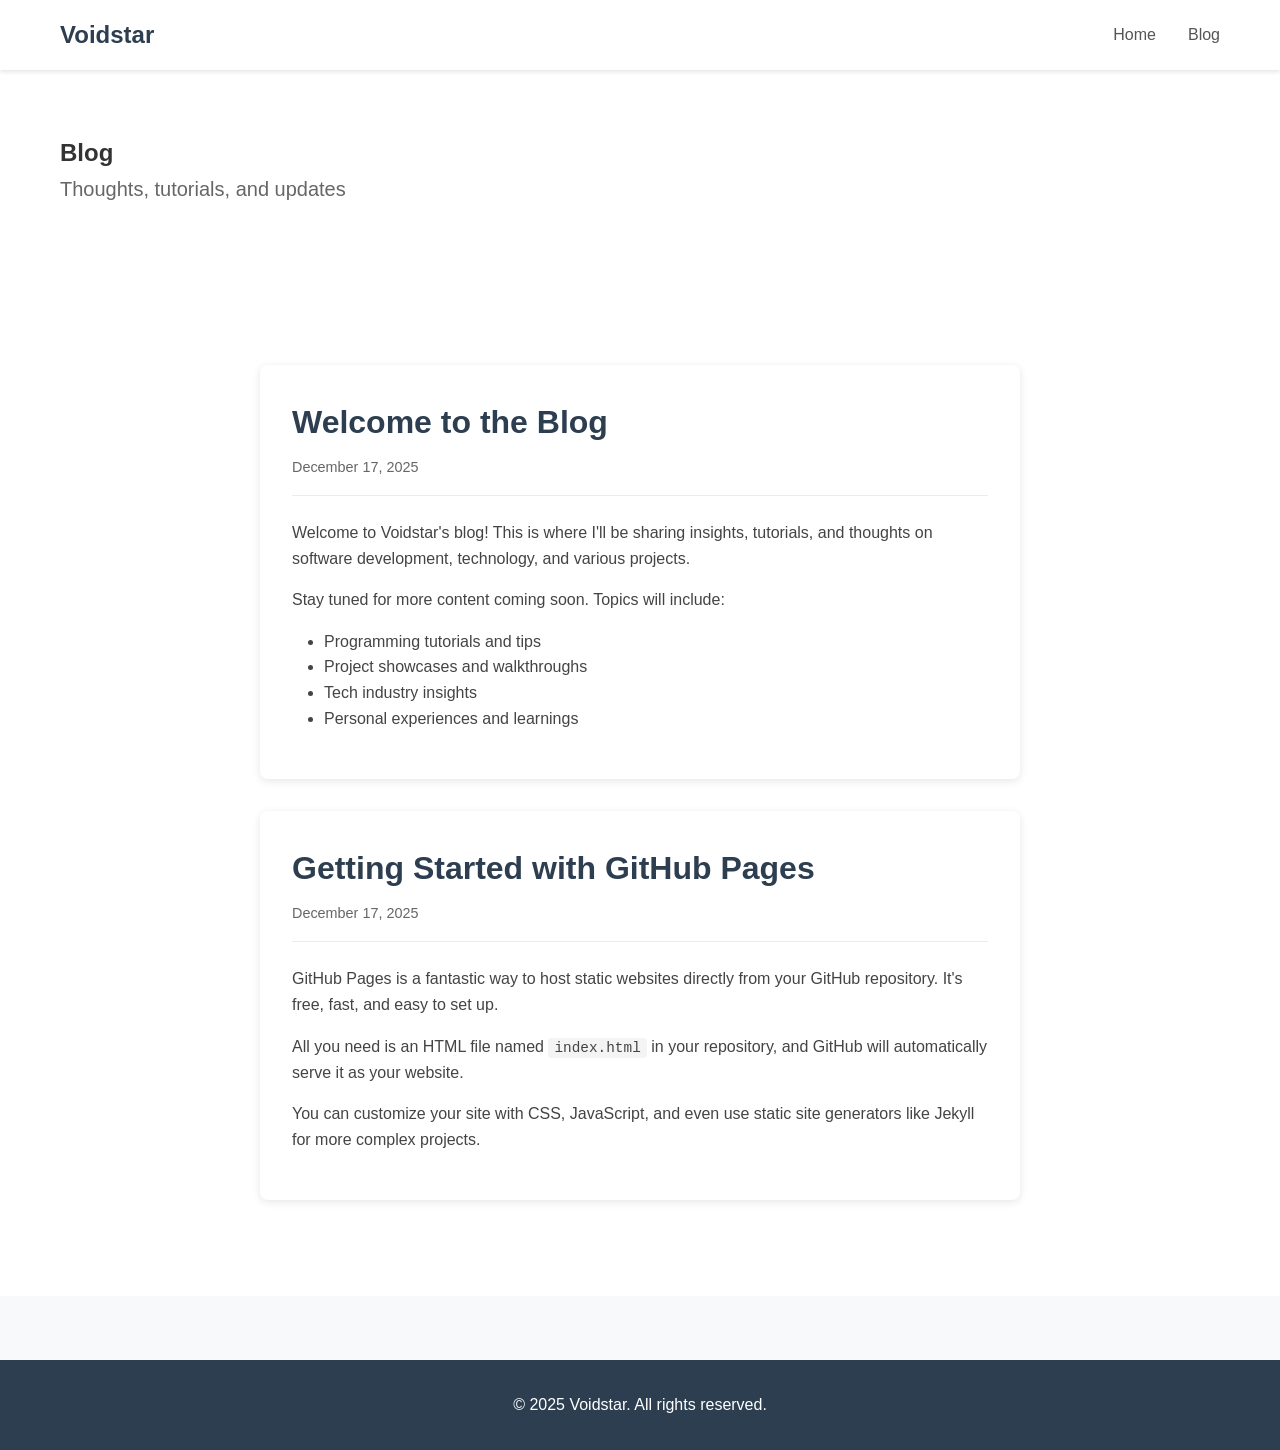
==== blog.html @ 326be82d "Add simple landing page and blog page - Created index.html with hero section, about section, and lat" ====
<!DOCTYPE html>
<html lang="en">
<head>
    <meta charset="UTF-8">
    <meta name="viewport" content="width=device-width, initial-scale=1.0">
    <title>Voidstar - Blog</title>
    <link rel="stylesheet" href="styles.css">
</head>
<body>
    <nav class="navbar">
        <div class="container">
            <a href="index.html" class="logo">Voidstar</a>
            <ul class="nav-links">
                <li><a href="index.html">Home</a></li>
                <li><a href="blog.html">Blog</a></li>
            </ul>
        </div>
    </nav>

    <main>
        <section class="section">
            <div class="container">
                <h1>Blog</h1>
                <p class="subtitle">Thoughts, tutorials, and updates</p>
            </div>
        </section>

        <section class="section">
            <div class="container blog-container">
                <article class="blog-post">
                    <div class="post-header">
                        <h2>Welcome to the Blog</h2>
                        <div class="post-meta">
                            <span class="date">December 17, 2025</span>
                        </div>
                    </div>
                    <div class="post-content">
                        <p>Welcome to Voidstar's blog! This is where I'll be sharing insights, tutorials, and thoughts on software development, technology, and various projects.</p>
                        <p>Stay tuned for more content coming soon. Topics will include:</p>
                        <ul>
                            <li>Programming tutorials and tips</li>
                            <li>Project showcases and walkthroughs</li>
                            <li>Tech industry insights</li>
                            <li>Personal experiences and learnings</li>
                        </ul>
                    </div>
                </article>

                <article class="blog-post">
                    <div class="post-header">
                        <h2>Getting Started with GitHub Pages</h2>
                        <div class="post-meta">
                            <span class="date">December 17, 2025</span>
                        </div>
                    </div>
                    <div class="post-content">
                        <p>GitHub Pages is a fantastic way to host static websites directly from your GitHub repository. It's free, fast, and easy to set up.</p>
                        <p>All you need is an HTML file named <code>index.html</code> in your repository, and GitHub will automatically serve it as your website.</p>
                        <p>You can customize your site with CSS, JavaScript, and even use static site generators like Jekyll for more complex projects.</p>
                    </div>
                </article>
            </div>
        </section>
    </main>

    <footer>
        <div class="container">
            <p>&copy; 2025 Voidstar. All rights reserved.</p>
        </div>
    </footer>
</body>
</html>
---- styles.css ----
/* Reset and Base Styles */
* {
    margin: 0;
    padding: 0;
    box-sizing: border-box;
}

body {
    font-family: -apple-system, BlinkMacSystemFont, 'Segoe UI', Roboto, Oxygen, Ubuntu, Cantarell, sans-serif;
    line-height: 1.6;
    color: #333;
    background-color: #f8f9fa;
}

.container {
    max-width: 1200px;
    margin: 0 auto;
    padding: 0 20px;
}

/* Navigation */
.navbar {
    background-color: #fff;
    box-shadow: 0 2px 4px rgba(0,0,0,0.1);
    padding: 1rem 0;
    position: sticky;
    top: 0;
    z-index: 100;
}

.navbar .container {
    display: flex;
    justify-content: space-between;
    align-items: center;
}

.logo {
    font-size: 1.5rem;
    font-weight: bold;
    color: #2c3e50;
    text-decoration: none;
}

.nav-links {
    display: flex;
    list-style: none;
    gap: 2rem;
}

.nav-links a {
    color: #555;
    text-decoration: none;
    transition: color 0.3s;
}

.nav-links a:hover {
    color: #3498db;
}

/* Hero Section */
.hero {
    background: linear-gradient(135deg, #667eea 0%, #764ba2 100%);
    color: white;
    padding: 6rem 0;
    text-align: center;
}

.hero h1 {
    font-size: 3rem;
    margin-bottom: 1rem;
}

.hero .subtitle {
    font-size: 1.5rem;
    margin-bottom: 2rem;
    opacity: 0.9;
}

/* Buttons */
.cta-buttons {
    display: flex;
    gap: 1rem;
    justify-content: center;
    flex-wrap: wrap;
}

.btn {
    display: inline-block;
    padding: 0.75rem 2rem;
    border-radius: 5px;
    text-decoration: none;
    font-weight: 500;
    transition: transform 0.3s, box-shadow 0.3s;
}

.btn:hover {
    transform: translateY(-2px);
    box-shadow: 0 4px 12px rgba(0,0,0,0.15);
}

.btn-primary {
    background-color: white;
    color: #667eea;
}

.btn-secondary {
    background-color: transparent;
    color: white;
    border: 2px solid white;
}

/* Sections */
.section {
    padding: 4rem 0;
    background-color: #fff;
}

.section-alt {
    background-color: #f8f9fa;
}

.section h2 {
    font-size: 2rem;
    margin-bottom: 1.5rem;
    color: #2c3e50;
}

.section .subtitle {
    font-size: 1.25rem;
    color: #666;
    margin-bottom: 2rem;
}

/* Post Grid */
.post-grid {
    display: grid;
    grid-template-columns: repeat(auto-fit, minmax(300px, 1fr));
    gap: 2rem;
    margin-top: 2rem;
}

.post-card {
    background: white;
    padding: 2rem;
    border-radius: 8px;
    box-shadow: 0 2px 8px rgba(0,0,0,0.1);
    transition: transform 0.3s, box-shadow 0.3s;
}

.post-card:hover {
    transform: translateY(-4px);
    box-shadow: 0 4px 16px rgba(0,0,0,0.15);
}

.post-card h3 {
    color: #2c3e50;
    margin-bottom: 1rem;
}

.post-card p {
    color: #666;
    margin-bottom: 1rem;
}

.read-more {
    color: #3498db;
    text-decoration: none;
    font-weight: 500;
}

.read-more:hover {
    text-decoration: underline;
}

/* Blog Page */
.blog-container {
    max-width: 800px;
}

.blog-post {
    background: white;
    padding: 2rem;
    margin-bottom: 2rem;
    border-radius: 8px;
    box-shadow: 0 2px 8px rgba(0,0,0,0.1);
}

.post-header {
    margin-bottom: 1.5rem;
    padding-bottom: 1rem;
    border-bottom: 1px solid #e9ecef;
}

.post-header h2 {
    margin-bottom: 0.5rem;
}

.post-meta {
    color: #666;
    font-size: 0.9rem;
}

.post-content {
    color: #444;
}

.post-content p {
    margin-bottom: 1rem;
}

.post-content ul {
    margin-left: 2rem;
    margin-bottom: 1rem;
}

.post-content code {
    background-color: #f4f4f4;
    padding: 2px 6px;
    border-radius: 3px;
    font-family: 'Courier New', monospace;
    font-size: 0.9em;
}

/* Footer */
footer {
    background-color: #2c3e50;
    color: white;
    text-align: center;
    padding: 2rem 0;
    margin-top: 4rem;
}

/* Responsive Design */
@media (max-width: 768px) {
    .hero h1 {
        font-size: 2rem;
    }

    .hero .subtitle {
        font-size: 1.2rem;
    }

    .nav-links {
        gap: 1rem;
    }

    .post-grid {
        grid-template-columns: 1fr;
    }
}
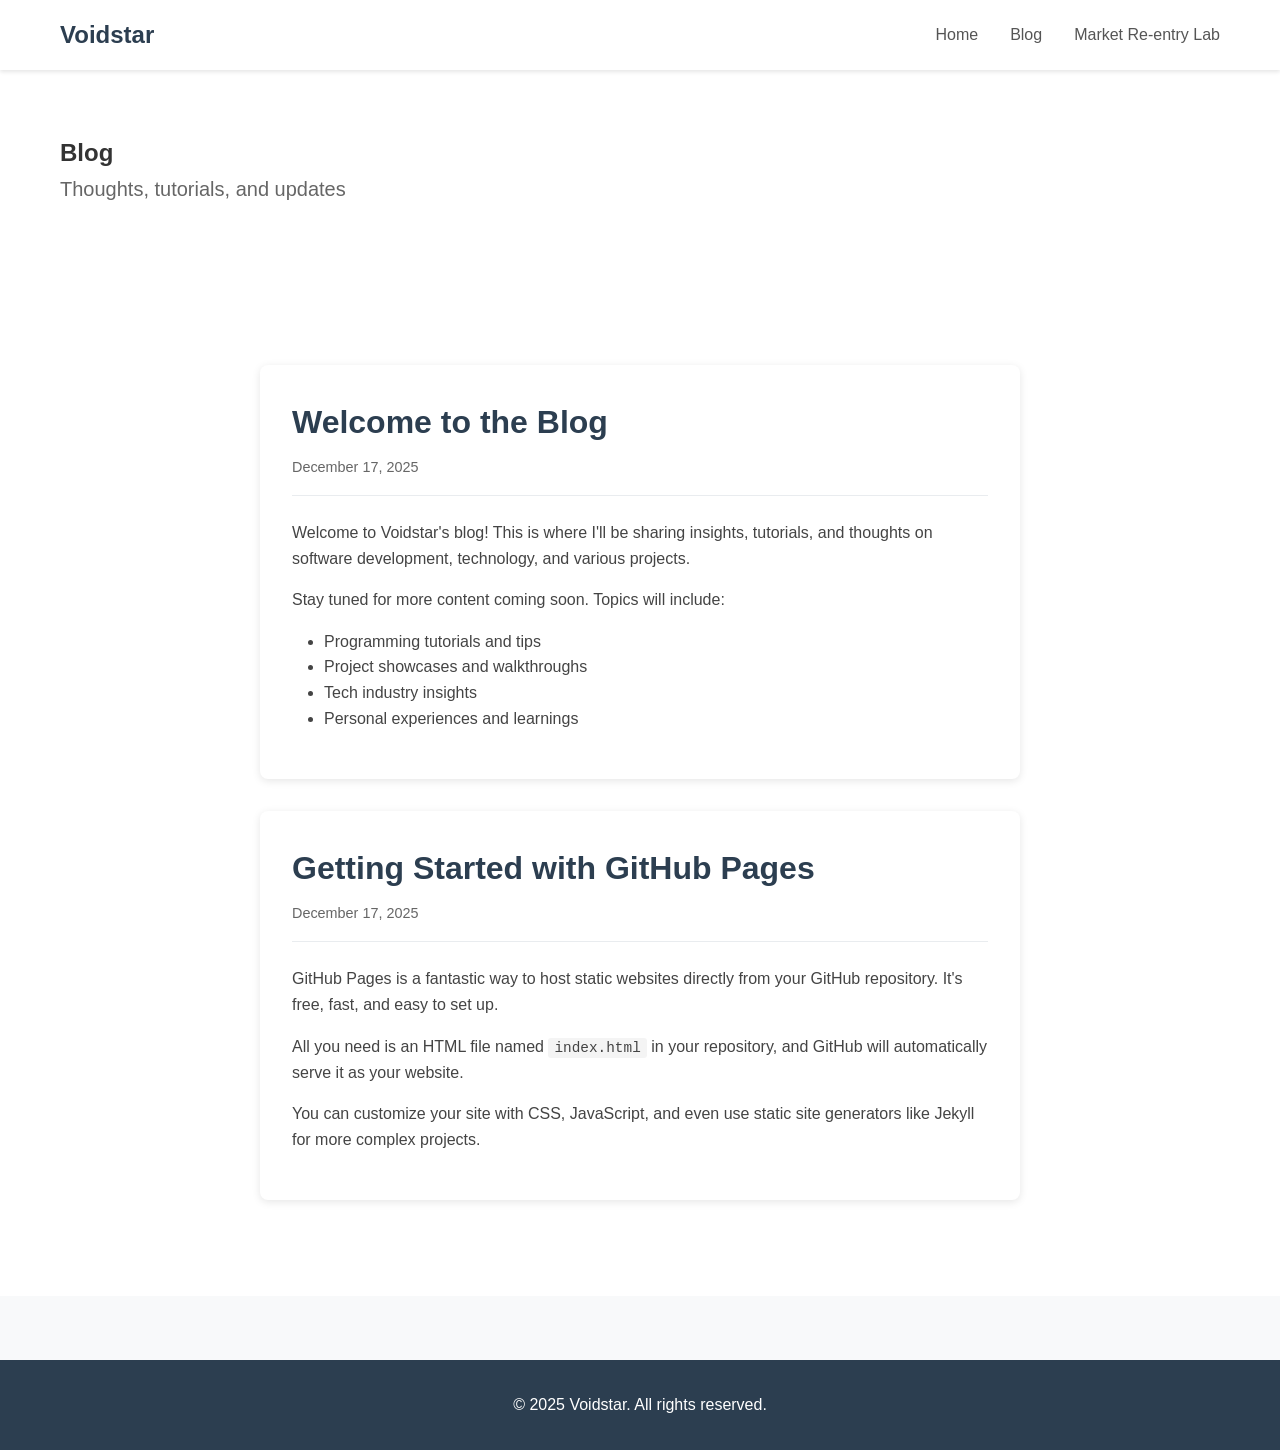
==== commit 275e6244: "Add Market Re-entry Lab backtesting tool" ====
--- a/blog.html
+++ b/blog.html
@@ -13,6 +13,7 @@
             <ul class="nav-links">
                 <li><a href="index.html">Home</a></li>
                 <li><a href="blog.html">Blog</a></li>
+                <li><a href="market-reentry/">Market Re-entry Lab</a></li>
             </ul>
         </div>
     </nav>
